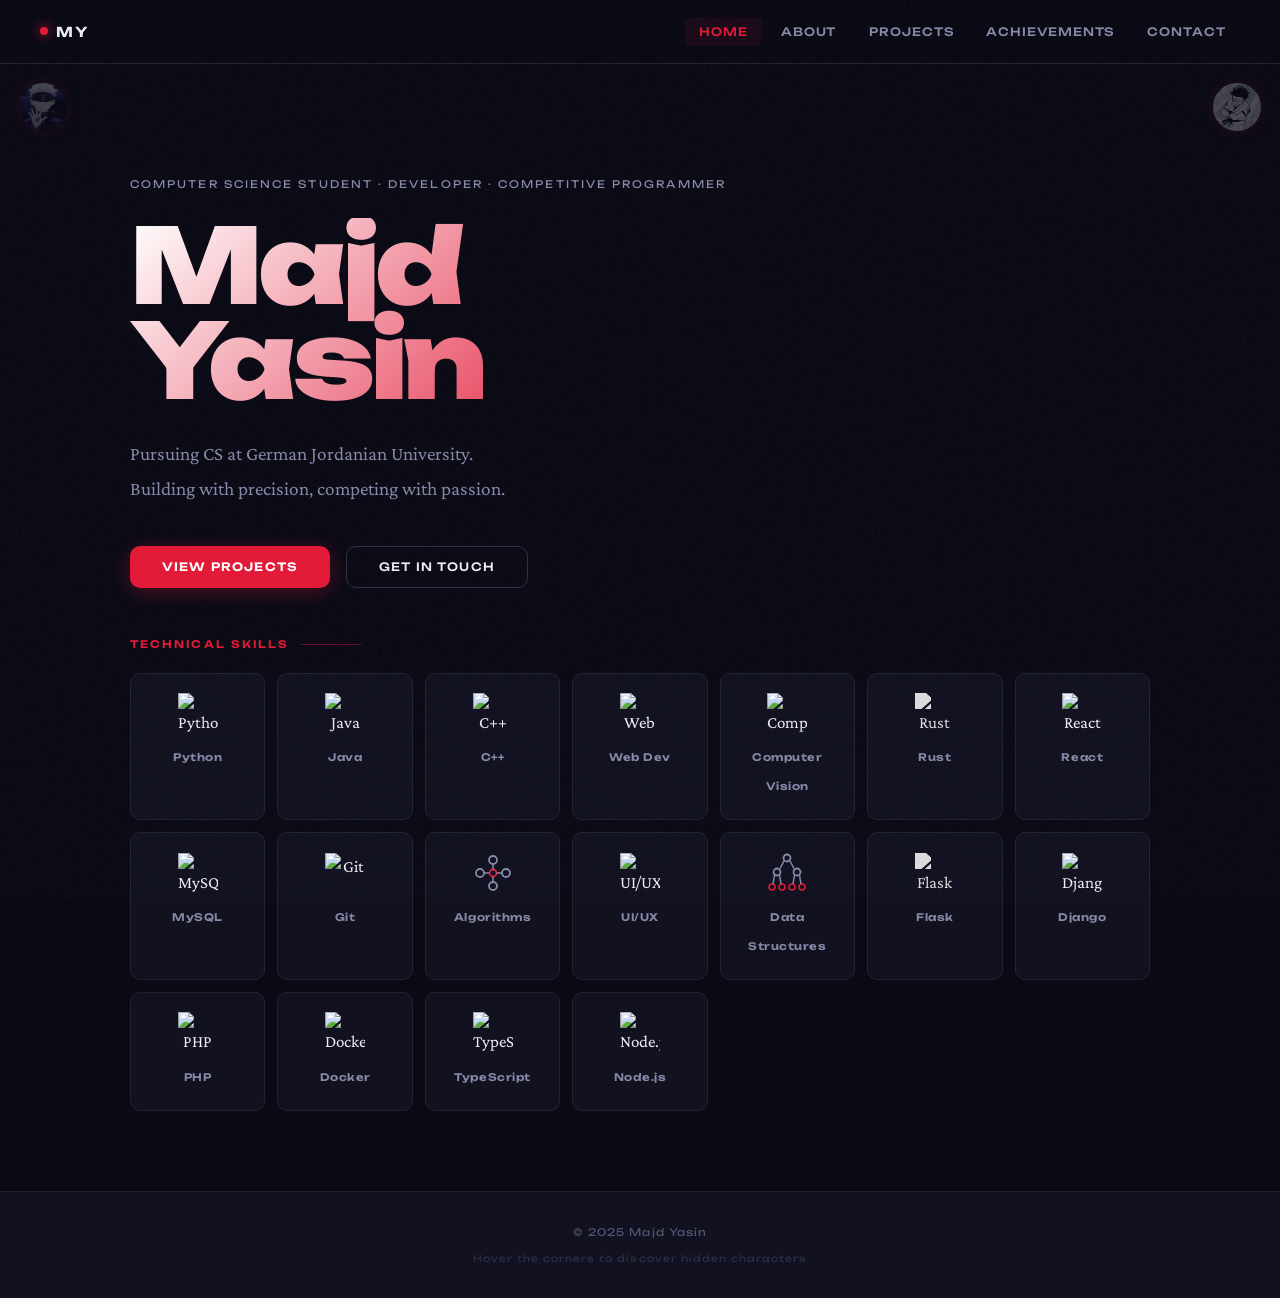
==== index.html @ 112d40d9 "Fix characters not showing on non-home pages by lifting them to body level The fadeUp transform on ." ====
<!doctype html>
<html lang="en">
  <head>
    <meta charset="UTF-8" />
    <meta name="viewport" content="width=device-width, initial-scale=1.0" />
    <title>Majd Yasin | Portfolio</title>
    <link
      href="https://fonts.googleapis.com/css2?family=Crimson+Pro:ital,wght@0,300;0,400;0,600;1,300;1,400&family=Unbounded:wght@300;400;600;700;900&display=swap"
      rel="stylesheet"
    />
    <link href="./styles.css" rel="stylesheet" />
  </head>
  <body>
    <div class="noise-overlay"></div>

    <nav>
      <div class="nav-brand">
        <span class="brand-dot"></span>
        <span>MY</span>
      </div>
      <div class="nav-links">
        <button onclick="showPage('home')" class="active" id="nav-home">
          Home
        </button>
        <button onclick="showPage('about')" id="nav-about">About</button>
        <button onclick="showPage('history')" id="nav-history">Projects</button>
        <button onclick="showPage('achievements')" id="nav-achievements">
          Achievements
        </button>
        <button onclick="showPage('contact')" id="nav-contact">Contact</button>
      </div>
    </nav>

    <!-- ═══════════════ HOME PAGE ═══════════════ -->
    <div id="home" class="page active">
      <div class="hero-section">
        <div class="hero-eyebrow">
          Computer Science Student · Developer · Competitive Programmer
        </div>
        <h1 class="hero-name">Majd<br />Yasin</h1>
        <p class="hero-desc">
          Pursuing CS at German Jordanian University.<br />
          Building with precision, competing with passion.
        </p>
        <div class="hero-cta">
          <button class="btn-primary" onclick="showPage('history')">
            View Projects
          </button>
          <button class="btn-ghost" onclick="showPage('contact')">
            Get In Touch
          </button>
        </div>
      </div>

      <div class="section-label">Technical Skills</div>
      <div class="skill-grid">
        <div class="skill">
          <img class="skill-icon" src="https://cdn.jsdelivr.net/gh/devicons/devicon@latest/icons/python/python-original.svg" alt="Python" /><strong>Python</strong>
        </div>
        <div class="skill">
          <img class="skill-icon" src="https://cdn.jsdelivr.net/gh/devicons/devicon@latest/icons/java/java-original.svg" alt="Java" /><strong>Java</strong>
        </div>
        <div class="skill">
          <img class="skill-icon" src="https://cdn.jsdelivr.net/gh/devicons/devicon@latest/icons/cplusplus/cplusplus-original.svg" alt="C++" /><strong>C++</strong>
        </div>
        <div class="skill">
          <img class="skill-icon" src="https://cdn.jsdelivr.net/gh/devicons/devicon@latest/icons/html5/html5-original.svg" alt="Web Dev" /><strong>Web Dev</strong>
        </div>
        <div class="skill">
          <img class="skill-icon" src="https://cdn.jsdelivr.net/gh/devicons/devicon@latest/icons/opencv/opencv-original.svg" alt="Computer Vision" /><strong>Computer Vision</strong>
        </div>
        <div class="skill">
          <img class="skill-icon skill-icon-light" src="https://cdn.jsdelivr.net/gh/devicons/devicon@latest/icons/rust/rust-original.svg" alt="Rust" /><strong>Rust</strong>
        </div>
        <div class="skill">
          <img class="skill-icon" src="https://cdn.jsdelivr.net/gh/devicons/devicon@latest/icons/react/react-original.svg" alt="React" /><strong>React</strong>
        </div>
        <div class="skill">
          <img class="skill-icon" src="https://cdn.jsdelivr.net/gh/devicons/devicon@latest/icons/mysql/mysql-original.svg" alt="MySQL" /><strong>MySQL</strong>
        </div>
        <div class="skill">
          <img class="skill-icon" src="https://cdn.jsdelivr.net/gh/devicons/devicon@latest/icons/git/git-original.svg" alt="Git" /><strong>Git</strong>
        </div>
        <div class="skill">
          <svg class="skill-icon" viewBox="0 0 40 40" fill="none" xmlns="http://www.w3.org/2000/svg">
            <circle cx="7" cy="20" r="4" stroke="#8888a8" stroke-width="1.8"/>
            <circle cx="20" cy="7" r="4" stroke="#8888a8" stroke-width="1.8"/>
            <circle cx="33" cy="20" r="4" stroke="#8888a8" stroke-width="1.8"/>
            <circle cx="20" cy="33" r="4" stroke="#8888a8" stroke-width="1.8"/>
            <circle cx="20" cy="20" r="3.5" stroke="#e31937" stroke-width="1.8"/>
            <line x1="11" y1="20" x2="16.5" y2="20" stroke="#8888a8" stroke-width="1.5"/>
            <line x1="23.5" y1="20" x2="29" y2="20" stroke="#8888a8" stroke-width="1.5"/>
            <line x1="20" y1="11" x2="20" y2="16.5" stroke="#8888a8" stroke-width="1.5"/>
            <line x1="20" y1="23.5" x2="20" y2="29" stroke="#8888a8" stroke-width="1.5"/>
          </svg><strong>Algorithms</strong>
        </div>
        <div class="skill">
          <img class="skill-icon" src="https://cdn.jsdelivr.net/gh/devicons/devicon@latest/icons/figma/figma-original.svg" alt="UI/UX" /><strong>UI/UX</strong>
        </div>
        <div class="skill">
          <svg class="skill-icon" viewBox="0 0 40 40" fill="none" xmlns="http://www.w3.org/2000/svg">
            <circle cx="20" cy="5" r="3.5" stroke="#8888a8" stroke-width="1.8"/>
            <circle cx="10" cy="19" r="3.5" stroke="#8888a8" stroke-width="1.8"/>
            <circle cx="30" cy="19" r="3.5" stroke="#8888a8" stroke-width="1.8"/>
            <circle cx="5" cy="34" r="3" stroke="#e31937" stroke-width="1.5"/>
            <circle cx="15" cy="34" r="3" stroke="#e31937" stroke-width="1.5"/>
            <circle cx="25" cy="34" r="3" stroke="#e31937" stroke-width="1.5"/>
            <circle cx="35" cy="34" r="3" stroke="#e31937" stroke-width="1.5"/>
            <line x1="17" y1="8" x2="13" y2="15.5" stroke="#8888a8" stroke-width="1.5"/>
            <line x1="23" y1="8" x2="27" y2="15.5" stroke="#8888a8" stroke-width="1.5"/>
            <line x1="7.5" y1="22" x2="6" y2="31" stroke="#8888a8" stroke-width="1.5"/>
            <line x1="12.5" y1="22" x2="14" y2="31" stroke="#8888a8" stroke-width="1.5"/>
            <line x1="27.5" y1="22" x2="26" y2="31" stroke="#8888a8" stroke-width="1.5"/>
            <line x1="32.5" y1="22" x2="34" y2="31" stroke="#8888a8" stroke-width="1.5"/>
          </svg><strong>Data Structures</strong>
        </div>
        <div class="skill">
          <img class="skill-icon skill-icon-light" src="https://cdn.jsdelivr.net/gh/devicons/devicon@latest/icons/flask/flask-original.svg" alt="Flask" /><strong>Flask</strong>
        </div>
        <div class="skill">
          <img class="skill-icon" src="https://cdn.jsdelivr.net/gh/devicons/devicon@latest/icons/django/django-plain.svg" alt="Django" /><strong>Django</strong>
        </div>
        <div class="skill">
          <img class="skill-icon" src="https://cdn.jsdelivr.net/gh/devicons/devicon@latest/icons/php/php-original.svg" alt="PHP" /><strong>PHP</strong>
        </div>
        <div class="skill">
          <img class="skill-icon" src="https://cdn.jsdelivr.net/gh/devicons/devicon@latest/icons/docker/docker-original.svg" alt="Docker" /><strong>Docker</strong>
        </div>
        <div class="skill">
          <img class="skill-icon" src="https://cdn.jsdelivr.net/gh/devicons/devicon@latest/icons/typescript/typescript-original.svg" alt="TypeScript" /><strong>TypeScript</strong>
        </div>
        <div class="skill">
          <img class="skill-icon" src="https://cdn.jsdelivr.net/gh/devicons/devicon@latest/icons/nodejs/nodejs-original.svg" alt="Node.js" /><strong>Node.js</strong>
        </div>
      </div>
    </div>

    <!-- ═══════════════ ABOUT PAGE ═══════════════ -->
    <div id="about" class="page">
      <div class="page-header">
        <div class="section-label">Who I Am</div>
        <h1>About Me</h1>
      </div>

      <div class="about-grid">
        <div class="about-card">
          <div class="about-card-number">01</div>
          <h2>Background</h2>
          <p>
            I'm a Computer Science student at the German Jordanian University in
            Amman, Jordan. Passionate about software development, competitive
            programming, and computer vision, constantly learning and refining
            my craft.
          </p>
        </div>

        <div class="about-card">
          <div class="about-card-number">02</div>
          <h2>Technical Stack</h2>
          <ul class="about-list">
            <li>Python, Java, C++, C, Rust</li>
            <li>HTML, CSS, JavaScript, TypeScript, React, Node.js</li>
            <li>Flask, Django, PHP</li>
            <li>Computer Vision: OpenCV, MediaPipe</li>
            <li>Database Design: MySQL, SQLite</li>
            <li>DevOps: Docker, Git</li>
            <li>Data Structures & Algorithms</li>
            <li>Digital Systems & Logic Design</li>
            <li>Object-Oriented Programming</li>
          </ul>
        </div>

        <div class="about-card">
          <div class="about-card-number">03</div>
          <h2>Beyond Code</h2>
          <p>
            When I'm not coding, you'll find me competing in programming
            competitions or volunteering at tech events across Amman.
          </p>
        </div>
      </div>
    </div>

    <!-- ═══════════════ PROJECTS PAGE ═══════════════ -->
    <div id="history" class="page">
      <div class="page-header">
        <div class="section-label">What I've Built</div>
        <h1>Projects</h1>
      </div>

      <div class="section-label" style="margin-top: 3rem">Work Experience</div>
      <div class="experience-panel">
        <div class="exp-card">
          <div class="exp-left">
            <div class="exp-year">Apr 2026 – Present</div>
            <div class="exp-location">Amman, Jordan</div>
          </div>
          <div class="exp-right">
            <h3>Software Project Manager</h3>
            <p class="exp-company">MDC Care Medical Group</p>
            <p>
              Managing medical software development projects, coordinating
              cross-functional teams, and overseeing the full software
              development lifecycle to deliver high-quality healthcare
              technology solutions.
            </p>
          </div>
        </div>
      </div>

      <div class="section-label" style="margin-top: 3rem">
        Selected Projects
      </div>
      <div class="projects-grid">
        <div
          class="project-card"
          onclick="
            window.open('https://github.com/MajdHail/FaceRecognition', '_blank')
          "
        >
          <div class="project-number">01</div>
          <div class="project-body">
            <h3>Face Recognition System <span class="arrow">↗</span></h3>
            <p>
              Real-time facial detection and identification system built with
              computer vision techniques using OpenCV and MediaPipe.
            </p>
            <div class="project-tags">
              <span class="tag">Python</span>
              <span class="tag">OpenCV</span>
              <span class="tag">MediaPipe</span>
              <span class="tag">Computer Vision</span>
            </div>
          </div>
        </div>

        <div
          class="project-card"
          onclick="
            window.open('https://github.com/MajdHail/portfolio', '_blank')
          "
        >
          <div class="project-number">02</div>
          <div class="project-body">
            <h3>Portfolio Website <span class="arrow">↗</span></h3>
            <p>
              Professional portfolio website showcasing work, achievements, and
              contact information with custom animations.
            </p>
            <div class="project-tags">
              <span class="tag">HTML</span>
              <span class="tag">CSS</span>
              <span class="tag">JavaScript</span>
              <span class="tag">UI/UX</span>
            </div>
          </div>
        </div>

        <div
          class="project-card"
          onclick="
            window.open('https://github.com/MajdHail/SmartServe_SEProject', '_blank')
          "
        >
          <div class="project-number">03</div>
          <div class="project-body">
            <h3>SmartServe: Restaurant Manager <span class="arrow">↗</span></h3>
            <p>
              Web-based restaurant management system for table availability,
              order tracking, kitchen workflow, and billing. Built as a
              Software Engineering course project.
            </p>
            <div class="project-tags">
              <span class="tag">Python</span>
              <span class="tag">Flask</span>
              <span class="tag">SQLite</span>
              <span class="tag">Software Engineering</span>
            </div>
          </div>
        </div>

        <div
          class="project-card"
          onclick="
            window.open('https://github.com/MajdHail/WTProject', '_blank')
          "
        >
          <div class="project-number">04</div>
          <div class="project-body">
            <h3>Task Manager <span class="arrow">↗</span></h3>
            <p>
              Full-stack task management web application with user
              authentication, dashboards, and calendar integration. Built as a
              Web Technologies course project.
            </p>
            <div class="project-tags">
              <span class="tag">PHP</span>
              <span class="tag">MySQL</span>
              <span class="tag">Docker</span>
              <span class="tag">Web Technologies</span>
            </div>
          </div>
        </div>
      </div>

      <div class="section-label" style="margin-top: 3rem">Education</div>
      <div class="edu-card">
        <div class="edu-left">
          <div class="edu-year">2024 – Present</div>
          <div class="edu-location">Amman, Jordan</div>
        </div>
        <div class="edu-right">
          <h3>B.Sc. Computer Science</h3>
          <p class="edu-uni">German Jordanian University (GJU)</p>
          <p>
            Actively developing skills in software development, algorithms,
            digital systems, and computer vision through academic projects and
            competitive programming.
          </p>
        </div>
      </div>
    </div>

    <!-- ═══════════════ ACHIEVEMENTS PAGE ═══════════════ -->
    <div id="achievements" class="page">
      <div class="page-header">
        <div class="section-label">Milestones & Recognition</div>
        <h1>Achievements</h1>
      </div>

      <!-- IEEExtreme -->
      <div class="achievement-block">
        <div class="achievement-meta">
          <div class="achievement-badge">🏆</div>
          <div class="achievement-label">Competition · 2024</div>
        </div>
        <div class="achievement-content">
          <h2>IEEExtreme 19.0</h2>
          <p class="achievement-subtitle">
            1st in Jordan · 180th Worldwide / 8,000+ Participants
          </p>
          <p>
            Competed in IEEE's prestigious 24-hour global programming marathon.
            Our team solved algorithmic challenges requiring deep knowledge of
            data structures, graph theory, and optimization under intense time
            pressure, placing first nationally and 180th globally.
          </p>
          <div class="achievement-gallery single">
            <div class="gallery-item">
              <img
                src="./Assets/IEEExtreme.png"
                alt="IEEExtreme 19.0 Achievement"
              />
            </div>
          </div>
        </div>
      </div>

      <!-- Mediverse Debate -->
      <div class="achievement-block">
        <div class="achievement-meta">
          <div class="achievement-badge">🎤</div>
          <div class="achievement-label">Competition · 2025</div>
        </div>
        <div class="achievement-content">
          <h2>Mediverse Debate Competition</h2>
          <p class="achievement-subtitle">Winner</p>
          <p>
            Won the Mediverse 2025 Debate Competition, demonstrating strong
            argumentation, critical thinking, and the ability to articulate
            complex ideas under pressure.
          </p>
          <div class="achievement-gallery single">
            <div class="gallery-item">
              <img
                src="./Assets/Mediverse.png"
                alt="Mediverse Debate Competition Award"
              />
            </div>
          </div>
        </div>
      </div>

      <!-- DevFest -->
      <div class="achievement-block">
        <div class="achievement-meta">
          <div class="achievement-badge">🤝</div>
          <div class="achievement-label">Volunteering · 2025</div>
        </div>
        <div class="achievement-content">
          <h2>DevFest Amman 2025</h2>
          <p class="achievement-subtitle">Registration Assistant, Volunteer</p>
          <p>
            Served as a volunteer at one of Amman's premier developer
            conferences, managing registration logistics and supporting
            attendees. Gained firsthand exposure to the local tech ecosystem and
            industry professionals.
          </p>
          <div class="achievement-gallery single">
            <div class="gallery-item">
              <img
                src="./Assets/DevFest.png"
                alt="DevFest Amman 2025 Volunteer"
              />
            </div>
          </div>
        </div>
      </div>
    </div>

    <!-- ═══════════════ CONTACT PAGE ═══════════════ -->
    <div id="contact" class="page">
      <div class="page-header">
        <div class="section-label">Let's Talk</div>
        <h1>Contact</h1>
      </div>

      <div class="contact-layout">
        <div class="contact-info">
          <p class="contact-intro">
            Open to collaborations, opportunities, or conversations about
            development and competitive programming.
          </p>

          <div class="contact-links">
            <a
              href="/cdn-cgi/l/email-protection#e28f838886cc8c8d97909b83918b8ca2858f838b8ecc818d8f"
              class="contact-link"
            >
              <span class="contact-link-icon">📧</span>
              <div>
                <div class="contact-link-label">Email</div>
                <span
                  class="__cf_email__"
                  data-cfemail="b9d4d8d3dd97d7d6cccbc0d8cad0d7f9ded4d8d0d597dad6d4"
                  >[email&#160;protected]</span
                >
              </div>
            </a>
            <a
              href="https://github.com/MajdHail"
              target="_blank"
              class="contact-link"
            >
              <span class="contact-link-icon">💻</span>
              <div>
                <div class="contact-link-label">GitHub</div>
                github.com/MajdHail
              </div>
            </a>
            <a
              href="https://linkedin.com/in/majdyasin"
              target="_blank"
              class="contact-link"
            >
              <span class="contact-link-icon">💼</span>
              <div>
                <div class="contact-link-label">LinkedIn</div>
                linkedin.com/in/majdyasin
              </div>
            </a>
            <a href="tel:+962796089230" class="contact-link">
              <span class="contact-link-icon">📱</span>
              <div>
                <div class="contact-link-label">Phone</div>
                +962 79 608 9230
              </div>
            </a>
          </div>
        </div>

        <div class="contact-form-wrap">
          <form id="contactForm">
            <div class="form-group">
              <label>Name</label>
              <input type="text" name="name" required placeholder="Your name" />
            </div>
            <div class="form-group">
              <label>Email</label>
              <input
                type="email"
                name="email"
                required
                placeholder="your@email.com"
              />
            </div>
            <div class="form-group">
              <label>Message</label>
              <textarea
                name="message"
                required
                rows="5"
                placeholder="What's on your mind?"
              ></textarea>
            </div>
            <button type="submit" class="btn-primary full-width">
              Send Message
            </button>
          </form>
        </div>
      </div>
    </div>

    <footer>
      <p>© 2025 Majd Yasin</p>
      <p class="footer-hint">Hover the corners to discover hidden characters</p>
    </footer>

    <!-- ═══════════════ CHARACTERS (body-level, fixed to viewport) ═══════════════ -->
    <!-- Home -->
    <div class="hidden-character corner top-left" data-page="home">
      <div class="character-reveal">
        <img src="./Assets/gojo.png" alt="Gojo" class="character-img" />
        <span class="character-name">Gojo</span>
      </div>
    </div>
    <div class="hidden-character corner top-right" data-page="home">
      <div class="character-reveal">
        <img src="./Assets/sukuna.png" alt="Sukuna" class="character-img" />
        <span class="character-name">Sukuna</span>
      </div>
    </div>
    <!-- About -->
    <div class="hidden-character corner bottom-left" data-page="about">
      <div class="character-reveal">
        <img src="./Assets/megumi.png" alt="Megumi" class="character-img" />
        <span class="character-name">Megumi</span>
      </div>
    </div>
    <div class="hidden-character corner top-right" data-page="about">
      <div class="character-reveal">
        <img src="./Assets/nobara.png" alt="Nobara" class="character-img" />
        <span class="character-name">Nobara</span>
      </div>
    </div>
    <!-- Projects -->
    <div class="hidden-character corner top-left" data-page="history">
      <div class="character-reveal">
        <img src="./Assets/yuji.png" alt="Yuji" class="character-img" />
        <span class="character-name">Yuji</span>
      </div>
    </div>
    <div class="hidden-character corner bottom-right" data-page="history">
      <div class="character-reveal">
        <img src="./Assets/hakari.png" alt="Hakari" class="character-img" />
        <span class="character-name">Hakari</span>
      </div>
    </div>
    <!-- Achievements -->
    <div class="hidden-character corner top-left" data-page="achievements">
      <div class="character-reveal">
        <img src="./Assets/nobara.png" alt="Nobara" class="character-img" />
        <span class="character-name">Nobara</span>
      </div>
    </div>
    <div class="hidden-character corner bottom-right" data-page="achievements">
      <div class="character-reveal">
        <img src="./Assets/sukuna.png" alt="Sukuna" class="character-img" />
        <span class="character-name">Sukuna</span>
      </div>
    </div>
    <!-- Contact -->
    <div class="hidden-character corner bottom-left" data-page="contact">
      <div class="character-reveal">
        <img src="./Assets/yuji.png" alt="Yuji" class="character-img" />
        <span class="character-name">Yuji</span>
      </div>
    </div>
    <div class="hidden-character corner top-right" data-page="contact">
      <div class="character-reveal">
        <img src="./Assets/megumi.png" alt="Megumi" class="character-img" />
        <span class="character-name">Megumi</span>
      </div>
    </div>

    <script
      data-cfasync="false"
      src="/cdn-cgi/scripts/5c5dd728/cloudflare-static/email-decode.min.js"
    ></script>
    <script src="./scripts.js"></script>
  </body>
</html>
---- styles.css ----
/* ── Reset & Base ── */
* { margin: 0; padding: 0; box-sizing: border-box; }

:root {
  --primary:      #e31937;
  --primary-dark: #b5112a;
  --accent:       #ffd700;
  --bg:           #0a0a15;
  --surface:      #111120;
  --surface-2:    #181828;
  --text:         #ededf5;
  --text-dim:     #8888a8;
  --text-muted:   #555575;
  --border:       #222236;
  --border-light: #2e2e48;
  --success:      #4ecca3;
  --radius:       10px;
}

body {
  font-family: "Crimson Pro", Georgia, serif;
  background: var(--bg);
  color: var(--text);
  line-height: 1.7;
  overflow-x: hidden;
  font-size: 17px;
}

/* Noise texture overlay */
.noise-overlay {
  position: fixed;
  inset: 0;
  pointer-events: none;
  z-index: 9999;
  opacity: 0.025;
  background-image: url("data:image/svg+xml,%3Csvg viewBox='0 0 256 256' xmlns='http://www.w3.org/2000/svg'%3E%3Cfilter id='noise'%3E%3CfeTurbulence type='fractalNoise' baseFrequency='0.9' numOctaves='4' stitchTiles='stitch'/%3E%3C/filter%3E%3Crect width='100%25' height='100%25' filter='url(%23noise)'/%3E%3C/svg%3E");
}

/* ── Navigation ── */
nav {
  background: rgba(10, 10, 21, 0.92);
  backdrop-filter: blur(16px);
  -webkit-backdrop-filter: blur(16px);
  border-bottom: 1px solid var(--border);
  padding: 0 2.5rem;
  position: sticky;
  top: 0;
  z-index: 1000;
  display: flex;
  align-items: center;
  justify-content: space-between;
  height: 64px;
}

.nav-brand {
  font-family: "Unbounded", sans-serif;
  font-weight: 700;
  font-size: 0.85rem;
  letter-spacing: 0.15em;
  color: var(--text);
  display: flex;
  align-items: center;
  gap: 0.5rem;
}

.brand-dot {
  width: 8px;
  height: 8px;
  border-radius: 50%;
  background: var(--primary);
  box-shadow: 0 0 12px var(--primary);
}

.nav-links {
  display: flex;
  align-items: center;
  gap: 0.25rem;
}

nav button {
  background: none;
  border: none;
  color: var(--text-dim);
  font-family: "Unbounded", sans-serif;
  font-size: 0.72rem;
  font-weight: 500;
  letter-spacing: 0.08em;
  cursor: pointer;
  padding: 0.45rem 0.9rem;
  border-radius: 6px;
  transition: color 0.2s, background 0.2s;
  text-transform: uppercase;
}

nav button:hover {
  color: var(--text);
  background: var(--surface);
}

nav button.active {
  color: var(--primary);
  background: rgba(227, 25, 55, 0.08);
}

/* ── Pages ── */
.page {
  display: none;
  padding: 3rem 2.5rem 5rem;
  max-width: 1100px;
  margin: 0 auto;
  position: relative;
  min-height: calc(100vh - 64px);
}

.page.active {
  display: block;
  animation: fadeUp 0.5s ease both;
}

@keyframes fadeUp {
  from { opacity: 0; transform: translateY(18px); }
  to   { opacity: 1; transform: translateY(0); }
}

/* ── Typography ── */
h1 {
  font-family: "Unbounded", sans-serif;
  font-size: clamp(2.4rem, 6vw, 4rem);
  font-weight: 700;
  line-height: 1.05;
  letter-spacing: -0.02em;
  background: linear-gradient(130deg, #ffffff 30%, #999ab8 100%);
  -webkit-background-clip: text;
  -webkit-text-fill-color: transparent;
  background-clip: text;
  margin-bottom: 1.5rem;
}

h2 {
  font-family: "Unbounded", sans-serif;
  font-size: 1.1rem;
  font-weight: 600;
  letter-spacing: 0.01em;
  color: var(--text);
  margin-bottom: 0.75rem;
}

h3 {
  font-family: "Unbounded", sans-serif;
  font-size: 0.9rem;
  font-weight: 600;
  letter-spacing: 0.02em;
  color: var(--text);
}

.section-label {
  font-family: "Unbounded", sans-serif;
  font-size: 0.65rem;
  font-weight: 600;
  letter-spacing: 0.2em;
  text-transform: uppercase;
  color: var(--primary);
  margin-bottom: 1.2rem;
  display: flex;
  align-items: center;
  gap: 0.75rem;
}

.section-label::after {
  content: '';
  flex: 1;
  max-width: 60px;
  height: 1px;
  background: var(--primary);
  opacity: 0.4;
}

.page-header { margin-bottom: 2.5rem; }

/* ── Home Hero ── */
.hero-section {
  padding: 4rem 0 3rem;
}

.hero-eyebrow {
  font-family: "Unbounded", sans-serif;
  font-size: 0.65rem;
  letter-spacing: 0.2em;
  text-transform: uppercase;
  color: var(--text-dim);
  margin-bottom: 1.5rem;
}

.hero-name {
  font-size: clamp(3.5rem, 10vw, 6.5rem);
  font-weight: 900;
  line-height: 0.92;
  letter-spacing: -0.04em;
  margin-bottom: 1.75rem;
  background: linear-gradient(135deg, #ffffff 0%, var(--primary) 60%, var(--accent) 100%);
  -webkit-background-clip: text;
  -webkit-text-fill-color: transparent;
  background-clip: text;
}

.hero-desc {
  font-size: 1.2rem;
  color: var(--text-dim);
  max-width: 460px;
  margin-bottom: 2.5rem;
  line-height: 1.8;
}

.hero-cta {
  display: flex;
  gap: 1rem;
  flex-wrap: wrap;
}

/* ── Buttons ── */
.btn-primary {
  background: var(--primary);
  color: white;
  border: none;
  padding: 0.8rem 2rem;
  border-radius: var(--radius);
  font-family: "Unbounded", sans-serif;
  font-size: 0.72rem;
  font-weight: 600;
  letter-spacing: 0.1em;
  text-transform: uppercase;
  cursor: pointer;
  transition: background 0.2s, transform 0.2s, box-shadow 0.2s;
  box-shadow: 0 4px 20px rgba(227, 25, 55, 0.3);
}

.btn-primary:hover {
  background: var(--primary-dark);
  transform: translateY(-2px);
  box-shadow: 0 8px 30px rgba(227, 25, 55, 0.4);
}

.btn-primary.full-width { width: 100%; }

.btn-ghost {
  background: transparent;
  color: var(--text);
  border: 1px solid var(--border-light);
  padding: 0.8rem 2rem;
  border-radius: var(--radius);
  font-family: "Unbounded", sans-serif;
  font-size: 0.72rem;
  font-weight: 500;
  letter-spacing: 0.1em;
  text-transform: uppercase;
  cursor: pointer;
  transition: border-color 0.2s, color 0.2s, background 0.2s;
  text-decoration: none;
  display: inline-block;
}

.btn-ghost:hover {
  border-color: var(--primary);
  color: var(--primary);
  background: rgba(227,25,55,0.04);
}

.btn-ghost.small {
  padding: 0.55rem 1.25rem;
  font-size: 0.65rem;
}

/* ── Skill Grid ── */
.skill-grid {
  display: grid;
  grid-template-columns: repeat(auto-fill, minmax(130px, 1fr));
  gap: 0.75rem;
  margin-top: 1rem;
}

.skill {
  background: var(--surface);
  border: 1px solid var(--border);
  border-radius: var(--radius);
  padding: 1.2rem 1rem;
  text-align: center;
  transition: border-color 0.25s, transform 0.25s, box-shadow 0.25s;
  cursor: default;
}

.skill:hover {
  border-color: var(--primary);
  transform: translateY(-4px);
  box-shadow: 0 8px 24px rgba(227, 25, 55, 0.15);
}

.skill-icon { width: 2.5rem; height: 2.5rem; display: block; margin: 0 auto 0.6rem; object-fit: contain; }
.skill-icon-light { filter: brightness(0) invert(1); opacity: 0.85; }
.skill strong { font-family: "Unbounded", sans-serif; font-size: 0.65rem; font-weight: 600; letter-spacing: 0.05em; color: var(--text-dim); }

/* ── About Grid ── */
.about-grid {
  display: grid;
  grid-template-columns: repeat(auto-fit, minmax(280px, 1fr));
  gap: 1.25rem;
  margin-top: 1rem;
}

.about-card {
  background: var(--surface);
  border: 1px solid var(--border);
  border-radius: var(--radius);
  padding: 2rem;
  position: relative;
  overflow: hidden;
  transition: border-color 0.25s;
}

.about-card:hover { border-color: var(--border-light); }

.about-card-number {
  font-family: "Unbounded", sans-serif;
  font-size: 3.5rem;
  font-weight: 900;
  color: var(--border-light);
  position: absolute;
  top: -0.5rem;
  right: 1rem;
  line-height: 1;
  pointer-events: none;
}

.about-card h2 {
  color: var(--text);
  margin-bottom: 1rem;
  font-size: 0.9rem;
}

.about-card p { color: var(--text-dim); font-size: 1rem; }

.about-list { list-style: none; padding: 0; }
.about-list li {
  color: var(--text-dim);
  padding: 0.35rem 0;
  border-bottom: 1px solid var(--border);
  font-size: 0.95rem;
  display: flex;
  align-items: center;
  gap: 0.6rem;
}
.about-list li::before { content: '▸'; color: var(--primary); font-size: 0.7rem; flex-shrink: 0; }
.about-list li:last-child { border-bottom: none; }

/* ── Projects Grid ── */
.projects-grid {
  display: grid;
  gap: 1rem;
  margin-top: 1rem;
}

.project-card {
  background: var(--surface);
  border: 1px solid var(--border);
  border-radius: var(--radius);
  padding: 1.75rem;
  cursor: pointer;
  transition: border-color 0.25s, transform 0.25s, box-shadow 0.25s;
  display: flex;
  gap: 1.5rem;
  align-items: flex-start;
}

.project-card:hover {
  border-color: var(--primary);
  transform: translateY(-3px);
  box-shadow: 0 12px 40px rgba(227, 25, 55, 0.12);
}

.project-number {
  font-family: "Unbounded", sans-serif;
  font-size: 1.4rem;
  font-weight: 900;
  color: var(--border-light);
  flex-shrink: 0;
  width: 2.5rem;
  line-height: 1;
  padding-top: 2px;
}

.project-body { flex: 1; }
.project-body h3 { margin-bottom: 0.6rem; font-size: 0.9rem; }
.project-body p  { color: var(--text-dim); font-size: 1rem; margin-bottom: 1rem; }

.arrow { color: var(--primary); }

.project-tags { display: flex; gap: 0.5rem; flex-wrap: wrap; }

.tag {
  background: rgba(255,255,255,0.04);
  border: 1px solid var(--border-light);
  border-radius: 4px;
  padding: 0.2rem 0.6rem;
  font-family: "Unbounded", sans-serif;
  font-size: 0.6rem;
  font-weight: 500;
  letter-spacing: 0.06em;
  color: var(--text-muted);
  text-transform: uppercase;
}

/* ── Experience Card ── */
.experience-panel {
  margin-top: 1rem;
}

.exp-card {
  background: var(--surface);
  border: 1px solid var(--border);
  border-left: 3px solid var(--primary);
  border-radius: var(--radius);
  padding: 2rem;
  display: flex;
  gap: 2.5rem;
  transition: box-shadow 0.25s;
}

.exp-card:hover {
  box-shadow: 0 8px 32px rgba(227, 25, 55, 0.1);
}

.exp-left {
  flex-shrink: 0;
  min-width: 140px;
}

.exp-year {
  font-family: "Unbounded", sans-serif;
  font-size: 0.68rem;
  font-weight: 700;
  color: var(--primary);
  letter-spacing: 0.04em;
  margin-bottom: 0.3rem;
  line-height: 1.5;
}

.exp-location {
  font-size: 0.85rem;
  color: var(--text-muted);
}

.exp-right h3 {
  margin-bottom: 0.3rem;
  font-size: 0.95rem;
}

.exp-company {
  color: var(--primary);
  font-size: 0.82rem;
  font-family: "Unbounded", sans-serif;
  font-weight: 400;
  margin-bottom: 0.75rem;
  letter-spacing: 0.02em;
}

.exp-right p {
  color: var(--text-dim);
  font-size: 1rem;
}

/* ── Education Card ── */
.edu-card {
  background: var(--surface);
  border: 1px solid var(--border);
  border-radius: var(--radius);
  padding: 2rem;
  display: flex;
  gap: 2.5rem;
  margin-top: 1rem;
}

.edu-left {
  flex-shrink: 0;
  min-width: 120px;
}

.edu-year {
  font-family: "Unbounded", sans-serif;
  font-size: 0.7rem;
  font-weight: 700;
  color: var(--primary);
  letter-spacing: 0.05em;
  margin-bottom: 0.3rem;
}

.edu-location {
  font-size: 0.85rem;
  color: var(--text-muted);
}

.edu-right h3 { margin-bottom: 0.3rem; }
.edu-uni { color: var(--primary); font-size: 0.85rem; font-family: "Unbounded", sans-serif; font-weight: 400; margin-bottom: 0.75rem; }
.edu-right p { color: var(--text-dim); font-size: 1rem; }

/* ── Achievements ── */
.achievement-block {
  display: flex;
  gap: 2rem;
  padding: 2.5rem 0;
  border-bottom: 1px solid var(--border);
}

.achievement-block:last-child { border-bottom: none; }

.achievement-meta {
  flex-shrink: 0;
  width: 80px;
  display: flex;
  flex-direction: column;
  align-items: center;
  gap: 0.6rem;
  padding-top: 0.25rem;
}

.achievement-badge {
  width: 52px; height: 52px;
  background: var(--surface);
  border: 1px solid var(--border-light);
  border-radius: 12px;
  display: flex;
  align-items: center;
  justify-content: center;
  font-size: 1.5rem;
}

.achievement-label {
  font-family: "Unbounded", sans-serif;
  font-size: 0.58rem;
  font-weight: 600;
  letter-spacing: 0.1em;
  text-transform: uppercase;
  color: var(--text-muted);
  text-align: center;
  line-height: 1.4;
}

.achievement-content { flex: 1; }

.achievement-content h2 {
  font-size: 1.35rem;
  font-weight: 700;
  letter-spacing: -0.01em;
  margin-bottom: 0.2rem;
}

.achievement-subtitle {
  font-family: "Unbounded", sans-serif;
  font-size: 0.68rem;
  font-weight: 600;
  letter-spacing: 0.06em;
  color: var(--primary);
  text-transform: uppercase;
  margin-bottom: 1rem;
}

.achievement-content > p {
  color: var(--text-dim);
  font-size: 1rem;
  max-width: 640px;
  margin-bottom: 1.5rem;
}

/* Achievement gallery */
.achievement-gallery {
  display: grid;
  gap: 0.75rem;
  margin-bottom: 1rem;
}

.achievement-gallery.single { grid-template-columns: 1fr; max-width: 600px; }
.achievement-gallery.duo    { grid-template-columns: 1fr 1fr; }

.gallery-item {
  border-radius: var(--radius);
  overflow: hidden;
  background: var(--surface-2);
  border: 1px solid var(--border);
  display: inline-block;
  width: 100%;
}

.gallery-item img {
  width: 100%;
  height: auto;
  display: block;
  transition: transform 0.35s;
}

.gallery-item:hover img { transform: scale(1.02); }

/* ── Contact ── */
.contact-layout {
  display: grid;
  grid-template-columns: 1fr 1.2fr;
  gap: 3rem;
  margin-top: 1rem;
  align-items: start;
}

.contact-intro {
  color: var(--text-dim);
  font-size: 1.1rem;
  margin-bottom: 2rem;
  line-height: 1.8;
}

.contact-links { display: flex; flex-direction: column; gap: 0.6rem; }

.contact-link {
  display: flex;
  align-items: center;
  gap: 1rem;
  padding: 0.9rem 1.1rem;
  background: var(--surface);
  border: 1px solid var(--border);
  border-radius: var(--radius);
  text-decoration: none;
  color: var(--text-dim);
  font-size: 0.95rem;
  transition: border-color 0.2s, color 0.2s, background 0.2s;
}

.contact-link:hover {
  border-color: var(--primary);
  color: var(--text);
  background: var(--surface-2);
}

.contact-link-icon { font-size: 1.2rem; flex-shrink: 0; }
.contact-link-label {
  font-family: "Unbounded", sans-serif;
  font-size: 0.6rem;
  font-weight: 600;
  letter-spacing: 0.12em;
  text-transform: uppercase;
  color: var(--text-muted);
  margin-bottom: 0.1rem;
}

/* Form */
.contact-form-wrap {
  background: var(--surface);
  border: 1px solid var(--border);
  border-radius: var(--radius);
  padding: 2rem;
}

.form-group { margin-bottom: 1.25rem; }

.form-group label {
  display: block;
  font-family: "Unbounded", sans-serif;
  font-size: 0.62rem;
  font-weight: 600;
  letter-spacing: 0.15em;
  text-transform: uppercase;
  color: var(--text-muted);
  margin-bottom: 0.5rem;
}

.form-group input,
.form-group textarea {
  width: 100%;
  padding: 0.75rem 1rem;
  background: var(--bg);
  border: 1px solid var(--border-light);
  border-radius: var(--radius);
  color: var(--text);
  font-family: "Crimson Pro", serif;
  font-size: 1rem;
  transition: border-color 0.2s, box-shadow 0.2s;
  outline: none;
}

.form-group input::placeholder,
.form-group textarea::placeholder { color: var(--text-muted); }

.form-group input:focus,
.form-group textarea:focus {
  border-color: var(--primary);
  box-shadow: 0 0 0 3px rgba(227,25,55,0.08);
}

.form-group textarea { resize: vertical; }

/* ── Hidden Characters — fixed to viewport corners, out of the way ── */
.hidden-character.corner {
  position: fixed;
  width: 70px;
  height: 70px;
  cursor: pointer;
  z-index: 500;
  opacity: 0;
  animation: fadeInChar 0.4s ease forwards;
}

@keyframes fadeInChar { to { opacity: 1; } }

.hidden-character.corner.top-left    { top: 72px; left: 8px; }
.hidden-character.corner.top-right   { top: 72px; right: 8px; }
.hidden-character.corner.bottom-left { bottom: 64px; left: 8px; }
.hidden-character.corner.bottom-right{ bottom: 64px; right: 8px; }

.character-reveal {
  width: 100%;
  height: 100%;
  display: flex;
  flex-direction: column;
  align-items: center;
  justify-content: center;
  opacity: 0.25;
  transition: opacity 0.3s, transform 0.3s;
}

.character-reveal:hover,
.character-reveal.discovered {
  opacity: 1;
  transform: scale(1.1);
}

.character-img {
  width: 48px; height: 48px;
  object-fit: cover;
  border-radius: 50%;
  animation: characterFloat 2.5s ease-in-out infinite;
  filter: drop-shadow(0 0 8px rgba(227,25,55,0.5));
}

@keyframes characterFloat {
  0%,100% { transform: translateY(0) rotate(0deg); }
  50%      { transform: translateY(-8px) rotate(4deg); }
}

.character-name {
  font-family: "Unbounded", sans-serif;
  font-size: 0.58rem;
  font-weight: 700;
  color: var(--primary);
  margin-top: 0.3rem;
  display: none;
  animation: slideUp 0.3s;
  text-transform: uppercase;
  letter-spacing: 0.1em;
}

@keyframes slideUp {
  from { opacity: 0; transform: translateY(8px); }
  to   { opacity: 1; transform: translateY(0); }
}

.character-reveal.discovered .character-name { display: block; }
.character-reveal.discovered .character-img {
  animation: characterDiscovered 0.5s ease-out, characterFloat 2.5s ease-in-out infinite 0.5s;
}

@keyframes characterDiscovered {
  0%  { transform: scale(1) rotate(0deg); }
  50% { transform: scale(1.3) rotate(360deg); }
  100%{ transform: scale(1) rotate(360deg); }
}

/* ── Footer ── */
footer {
  background: var(--surface);
  border-top: 1px solid var(--border);
  padding: 2rem 2.5rem;
  text-align: center;
  color: var(--text-muted);
  font-family: "Unbounded", sans-serif;
  font-size: 0.65rem;
  font-weight: 400;
  letter-spacing: 0.1em;
}

.footer-hint {
  margin-top: 0.5rem;
  color: var(--border-light);
  font-size: 0.6rem;
}

/* ── Responsive ── */
@media (max-width: 768px) {
  nav { padding: 0 1rem; }
  .nav-brand { display: none; }
  nav button { padding: 0.4rem 0.6rem; font-size: 0.65rem; }

  .page { padding: 2rem 1.25rem 4rem; }

  .hero-name { font-size: clamp(3rem, 15vw, 5rem); }

  .contact-layout { grid-template-columns: 1fr; gap: 2rem; }

  .achievement-block { flex-direction: column; gap: 1.25rem; }
  .achievement-meta { flex-direction: row; width: 100%; align-items: center; gap: 1rem; }
  .achievement-label { text-align: left; }

  .edu-card { flex-direction: column; gap: 0.75rem; }
  .exp-card { flex-direction: column; gap: 0.75rem; }

  .project-card { flex-direction: column; gap: 1rem; }
  .project-number { width: auto; }

  .hidden-character.corner { width: 52px; height: 52px; }
  .character-img { width: 36px; height: 36px; }
}
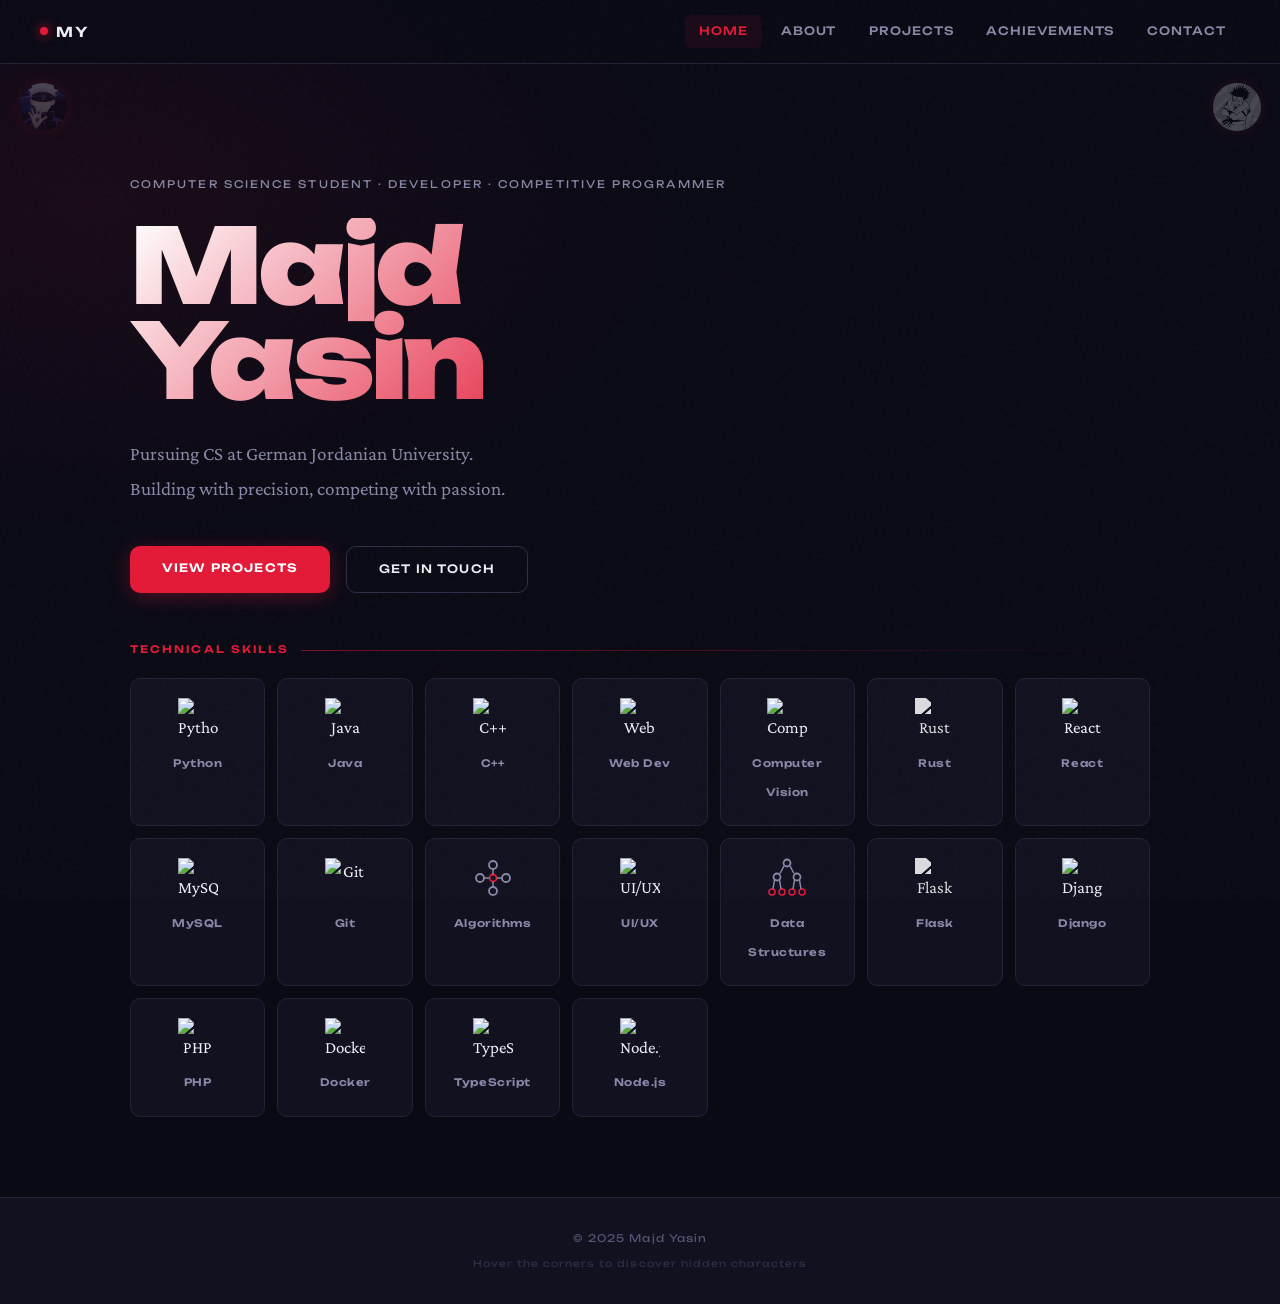
==== commit 1ac03d53: "Fix index.html: strip to home-only, replace broken nav buttons with links All five pages were stacke" ====
--- a/index.html
+++ b/index.html
@@ -4,6 +4,19 @@
     <meta charset="UTF-8" />
     <meta name="viewport" content="width=device-width, initial-scale=1.0" />
     <title>Majd Yasin | Portfolio</title>
+    <meta name="description" content="Computer Science student at German Jordanian University. Passionate about software development, competitive programming, and computer vision." />
+
+    <!-- Open Graph / WhatsApp / Discord preview -->
+    <meta property="og:type" content="website" />
+    <meta property="og:url" content="https://majdhail.github.io/Majd/" />
+    <meta property="og:title" content="Majd Yasin | Portfolio" />
+    <meta property="og:description" content="Computer Science student at German Jordanian University. Passionate about software development, competitive programming, and computer vision." />
+
+    <!-- Twitter / X card -->
+    <meta name="twitter:card" content="summary" />
+    <meta name="twitter:title" content="Majd Yasin | Portfolio" />
+    <meta name="twitter:description" content="Computer Science student at German Jordanian University. Passionate about software development, competitive programming, and computer vision." />
+
     <link
       href="https://fonts.googleapis.com/css2?family=Crimson+Pro:ital,wght@0,300;0,400;0,600;1,300;1,400&family=Unbounded:wght@300;400;600;700;900&display=swap"
       rel="stylesheet"
@@ -19,20 +32,15 @@
         <span>MY</span>
       </div>
       <div class="nav-links">
-        <button onclick="showPage('home')" class="active" id="nav-home">
-          Home
-        </button>
-        <button onclick="showPage('about')" id="nav-about">About</button>
-        <button onclick="showPage('history')" id="nav-history">Projects</button>
-        <button onclick="showPage('achievements')" id="nav-achievements">
-          Achievements
-        </button>
-        <button onclick="showPage('contact')" id="nav-contact">Contact</button>
+        <a href="index.html" class="active">Home</a>
+        <a href="about.html">About</a>
+        <a href="projects.html">Projects</a>
+        <a href="achievements.html">Achievements</a>
+        <a href="contact.html">Contact</a>
       </div>
     </nav>
 
-    <!-- ═══════════════ HOME PAGE ═══════════════ -->
-    <div id="home" class="page active">
+    <div class="page">
       <div class="hero-section">
         <div class="hero-eyebrow">
           Computer Science Student · Developer · Competitive Programmer
@@ -43,12 +51,8 @@
           Building with precision, competing with passion.
         </p>
         <div class="hero-cta">
-          <button class="btn-primary" onclick="showPage('history')">
-            View Projects
-          </button>
-          <button class="btn-ghost" onclick="showPage('contact')">
-            Get In Touch
-          </button>
+          <a class="btn-primary" href="projects.html">View Projects</a>
+          <a class="btn-ghost" href="contact.html">Get In Touch</a>
         </div>
       </div>
 
@@ -135,448 +139,24 @@
       </div>
     </div>
 
-    <!-- ═══════════════ ABOUT PAGE ═══════════════ -->
-    <div id="about" class="page">
-      <div class="page-header">
-        <div class="section-label">Who I Am</div>
-        <h1>About Me</h1>
-      </div>
-
-      <div class="about-grid">
-        <div class="about-card">
-          <div class="about-card-number">01</div>
-          <h2>Background</h2>
-          <p>
-            I'm a Computer Science student at the German Jordanian University in
-            Amman, Jordan. Passionate about software development, competitive
-            programming, and computer vision, constantly learning and refining
-            my craft.
-          </p>
-        </div>
-
-        <div class="about-card">
-          <div class="about-card-number">02</div>
-          <h2>Technical Stack</h2>
-          <ul class="about-list">
-            <li>Python, Java, C++, C, Rust</li>
-            <li>HTML, CSS, JavaScript, TypeScript, React, Node.js</li>
-            <li>Flask, Django, PHP</li>
-            <li>Computer Vision: OpenCV, MediaPipe</li>
-            <li>Database Design: MySQL, SQLite</li>
-            <li>DevOps: Docker, Git</li>
-            <li>Data Structures & Algorithms</li>
-            <li>Digital Systems & Logic Design</li>
-            <li>Object-Oriented Programming</li>
-          </ul>
-        </div>
-
-        <div class="about-card">
-          <div class="about-card-number">03</div>
-          <h2>Beyond Code</h2>
-          <p>
-            When I'm not coding, you'll find me competing in programming
-            competitions or volunteering at tech events across Amman.
-          </p>
-        </div>
-      </div>
-    </div>
-
-    <!-- ═══════════════ PROJECTS PAGE ═══════════════ -->
-    <div id="history" class="page">
-      <div class="page-header">
-        <div class="section-label">What I've Built</div>
-        <h1>Projects</h1>
-      </div>
-
-      <div class="section-label" style="margin-top: 3rem">Work Experience</div>
-      <div class="experience-panel">
-        <div class="exp-card">
-          <div class="exp-left">
-            <div class="exp-year">Apr 2026 – Present</div>
-            <div class="exp-location">Amman, Jordan</div>
-          </div>
-          <div class="exp-right">
-            <h3>Software Project Manager</h3>
-            <p class="exp-company">MDC Care Medical Group</p>
-            <p>
-              Managing medical software development projects, coordinating
-              cross-functional teams, and overseeing the full software
-              development lifecycle to deliver high-quality healthcare
-              technology solutions.
-            </p>
-          </div>
-        </div>
-      </div>
-
-      <div class="section-label" style="margin-top: 3rem">
-        Selected Projects
-      </div>
-      <div class="projects-grid">
-        <div
-          class="project-card"
-          onclick="
-            window.open('https://github.com/MajdHail/FaceRecognition', '_blank')
-          "
-        >
-          <div class="project-number">01</div>
-          <div class="project-body">
-            <h3>Face Recognition System <span class="arrow">↗</span></h3>
-            <p>
-              Real-time facial detection and identification system built with
-              computer vision techniques using OpenCV and MediaPipe.
-            </p>
-            <div class="project-tags">
-              <span class="tag">Python</span>
-              <span class="tag">OpenCV</span>
-              <span class="tag">MediaPipe</span>
-              <span class="tag">Computer Vision</span>
-            </div>
-          </div>
-        </div>
-
-        <div
-          class="project-card"
-          onclick="
-            window.open('https://github.com/MajdHail/portfolio', '_blank')
-          "
-        >
-          <div class="project-number">02</div>
-          <div class="project-body">
-            <h3>Portfolio Website <span class="arrow">↗</span></h3>
-            <p>
-              Professional portfolio website showcasing work, achievements, and
-              contact information with custom animations.
-            </p>
-            <div class="project-tags">
-              <span class="tag">HTML</span>
-              <span class="tag">CSS</span>
-              <span class="tag">JavaScript</span>
-              <span class="tag">UI/UX</span>
-            </div>
-          </div>
-        </div>
-
-        <div
-          class="project-card"
-          onclick="
-            window.open('https://github.com/MajdHail/SmartServe_SEProject', '_blank')
-          "
-        >
-          <div class="project-number">03</div>
-          <div class="project-body">
-            <h3>SmartServe: Restaurant Manager <span class="arrow">↗</span></h3>
-            <p>
-              Web-based restaurant management system for table availability,
-              order tracking, kitchen workflow, and billing. Built as a
-              Software Engineering course project.
-            </p>
-            <div class="project-tags">
-              <span class="tag">Python</span>
-              <span class="tag">Flask</span>
-              <span class="tag">SQLite</span>
-              <span class="tag">Software Engineering</span>
-            </div>
-          </div>
-        </div>
-
-        <div
-          class="project-card"
-          onclick="
-            window.open('https://github.com/MajdHail/WTProject', '_blank')
-          "
-        >
-          <div class="project-number">04</div>
-          <div class="project-body">
-            <h3>Task Manager <span class="arrow">↗</span></h3>
-            <p>
-              Full-stack task management web application with user
-              authentication, dashboards, and calendar integration. Built as a
-              Web Technologies course project.
-            </p>
-            <div class="project-tags">
-              <span class="tag">PHP</span>
-              <span class="tag">MySQL</span>
-              <span class="tag">Docker</span>
-              <span class="tag">Web Technologies</span>
-            </div>
-          </div>
-        </div>
-      </div>
-
-      <div class="section-label" style="margin-top: 3rem">Education</div>
-      <div class="edu-card">
-        <div class="edu-left">
-          <div class="edu-year">2024 – Present</div>
-          <div class="edu-location">Amman, Jordan</div>
-        </div>
-        <div class="edu-right">
-          <h3>B.Sc. Computer Science</h3>
-          <p class="edu-uni">German Jordanian University (GJU)</p>
-          <p>
-            Actively developing skills in software development, algorithms,
-            digital systems, and computer vision through academic projects and
-            competitive programming.
-          </p>
-        </div>
-      </div>
-    </div>
-
-    <!-- ═══════════════ ACHIEVEMENTS PAGE ═══════════════ -->
-    <div id="achievements" class="page">
-      <div class="page-header">
-        <div class="section-label">Milestones & Recognition</div>
-        <h1>Achievements</h1>
-      </div>
-
-      <!-- IEEExtreme -->
-      <div class="achievement-block">
-        <div class="achievement-meta">
-          <div class="achievement-badge">🏆</div>
-          <div class="achievement-label">Competition · 2024</div>
-        </div>
-        <div class="achievement-content">
-          <h2>IEEExtreme 19.0</h2>
-          <p class="achievement-subtitle">
-            1st in Jordan · 180th Worldwide / 8,000+ Participants
-          </p>
-          <p>
-            Competed in IEEE's prestigious 24-hour global programming marathon.
-            Our team solved algorithmic challenges requiring deep knowledge of
-            data structures, graph theory, and optimization under intense time
-            pressure, placing first nationally and 180th globally.
-          </p>
-          <div class="achievement-gallery single">
-            <div class="gallery-item">
-              <img
-                src="./Assets/IEEExtreme.png"
-                alt="IEEExtreme 19.0 Achievement"
-              />
-            </div>
-          </div>
-        </div>
-      </div>
-
-      <!-- Mediverse Debate -->
-      <div class="achievement-block">
-        <div class="achievement-meta">
-          <div class="achievement-badge">🎤</div>
-          <div class="achievement-label">Competition · 2025</div>
-        </div>
-        <div class="achievement-content">
-          <h2>Mediverse Debate Competition</h2>
-          <p class="achievement-subtitle">Winner</p>
-          <p>
-            Won the Mediverse 2025 Debate Competition, demonstrating strong
-            argumentation, critical thinking, and the ability to articulate
-            complex ideas under pressure.
-          </p>
-          <div class="achievement-gallery single">
-            <div class="gallery-item">
-              <img
-                src="./Assets/Mediverse.png"
-                alt="Mediverse Debate Competition Award"
-              />
-            </div>
-          </div>
-        </div>
-      </div>
-
-      <!-- DevFest -->
-      <div class="achievement-block">
-        <div class="achievement-meta">
-          <div class="achievement-badge">🤝</div>
-          <div class="achievement-label">Volunteering · 2025</div>
-        </div>
-        <div class="achievement-content">
-          <h2>DevFest Amman 2025</h2>
-          <p class="achievement-subtitle">Registration Assistant, Volunteer</p>
-          <p>
-            Served as a volunteer at one of Amman's premier developer
-            conferences, managing registration logistics and supporting
-            attendees. Gained firsthand exposure to the local tech ecosystem and
-            industry professionals.
-          </p>
-          <div class="achievement-gallery single">
-            <div class="gallery-item">
-              <img
-                src="./Assets/DevFest.png"
-                alt="DevFest Amman 2025 Volunteer"
-              />
-            </div>
-          </div>
-        </div>
-      </div>
-    </div>
-
-    <!-- ═══════════════ CONTACT PAGE ═══════════════ -->
-    <div id="contact" class="page">
-      <div class="page-header">
-        <div class="section-label">Let's Talk</div>
-        <h1>Contact</h1>
-      </div>
-
-      <div class="contact-layout">
-        <div class="contact-info">
-          <p class="contact-intro">
-            Open to collaborations, opportunities, or conversations about
-            development and competitive programming.
-          </p>
-
-          <div class="contact-links">
-            <a
-              href="/cdn-cgi/l/email-protection#e28f838886cc8c8d97909b83918b8ca2858f838b8ecc818d8f"
-              class="contact-link"
-            >
-              <span class="contact-link-icon">📧</span>
-              <div>
-                <div class="contact-link-label">Email</div>
-                <span
-                  class="__cf_email__"
-                  data-cfemail="b9d4d8d3dd97d7d6cccbc0d8cad0d7f9ded4d8d0d597dad6d4"
-                  >[email&#160;protected]</span
-                >
-              </div>
-            </a>
-            <a
-              href="https://github.com/MajdHail"
-              target="_blank"
-              class="contact-link"
-            >
-              <span class="contact-link-icon">💻</span>
-              <div>
-                <div class="contact-link-label">GitHub</div>
-                github.com/MajdHail
-              </div>
-            </a>
-            <a
-              href="https://linkedin.com/in/majdyasin"
-              target="_blank"
-              class="contact-link"
-            >
-              <span class="contact-link-icon">💼</span>
-              <div>
-                <div class="contact-link-label">LinkedIn</div>
-                linkedin.com/in/majdyasin
-              </div>
-            </a>
-            <a href="tel:+962796089230" class="contact-link">
-              <span class="contact-link-icon">📱</span>
-              <div>
-                <div class="contact-link-label">Phone</div>
-                +962 79 608 9230
-              </div>
-            </a>
-          </div>
-        </div>
-
-        <div class="contact-form-wrap">
-          <form id="contactForm">
-            <div class="form-group">
-              <label>Name</label>
-              <input type="text" name="name" required placeholder="Your name" />
-            </div>
-            <div class="form-group">
-              <label>Email</label>
-              <input
-                type="email"
-                name="email"
-                required
-                placeholder="your@email.com"
-              />
-            </div>
-            <div class="form-group">
-              <label>Message</label>
-              <textarea
-                name="message"
-                required
-                rows="5"
-                placeholder="What's on your mind?"
-              ></textarea>
-            </div>
-            <button type="submit" class="btn-primary full-width">
-              Send Message
-            </button>
-          </form>
-        </div>
-      </div>
-    </div>
-
     <footer>
       <p>© 2025 Majd Yasin</p>
       <p class="footer-hint">Hover the corners to discover hidden characters</p>
     </footer>
 
-    <!-- ═══════════════ CHARACTERS (body-level, fixed to viewport) ═══════════════ -->
-    <!-- Home -->
-    <div class="hidden-character corner top-left" data-page="home">
+    <div class="hidden-character corner top-left">
       <div class="character-reveal">
         <img src="./Assets/gojo.png" alt="Gojo" class="character-img" />
         <span class="character-name">Gojo</span>
       </div>
     </div>
-    <div class="hidden-character corner top-right" data-page="home">
+    <div class="hidden-character corner top-right">
       <div class="character-reveal">
         <img src="./Assets/sukuna.png" alt="Sukuna" class="character-img" />
         <span class="character-name">Sukuna</span>
       </div>
     </div>
-    <!-- About -->
-    <div class="hidden-character corner bottom-left" data-page="about">
-      <div class="character-reveal">
-        <img src="./Assets/megumi.png" alt="Megumi" class="character-img" />
-        <span class="character-name">Megumi</span>
-      </div>
-    </div>
-    <div class="hidden-character corner top-right" data-page="about">
-      <div class="character-reveal">
-        <img src="./Assets/nobara.png" alt="Nobara" class="character-img" />
-        <span class="character-name">Nobara</span>
-      </div>
-    </div>
-    <!-- Projects -->
-    <div class="hidden-character corner top-left" data-page="history">
-      <div class="character-reveal">
-        <img src="./Assets/yuji.png" alt="Yuji" class="character-img" />
-        <span class="character-name">Yuji</span>
-      </div>
-    </div>
-    <div class="hidden-character corner bottom-right" data-page="history">
-      <div class="character-reveal">
-        <img src="./Assets/hakari.png" alt="Hakari" class="character-img" />
-        <span class="character-name">Hakari</span>
-      </div>
-    </div>
-    <!-- Achievements -->
-    <div class="hidden-character corner top-left" data-page="achievements">
-      <div class="character-reveal">
-        <img src="./Assets/nobara.png" alt="Nobara" class="character-img" />
-        <span class="character-name">Nobara</span>
-      </div>
-    </div>
-    <div class="hidden-character corner bottom-right" data-page="achievements">
-      <div class="character-reveal">
-        <img src="./Assets/sukuna.png" alt="Sukuna" class="character-img" />
-        <span class="character-name">Sukuna</span>
-      </div>
-    </div>
-    <!-- Contact -->
-    <div class="hidden-character corner bottom-left" data-page="contact">
-      <div class="character-reveal">
-        <img src="./Assets/yuji.png" alt="Yuji" class="character-img" />
-        <span class="character-name">Yuji</span>
-      </div>
-    </div>
-    <div class="hidden-character corner top-right" data-page="contact">
-      <div class="character-reveal">
-        <img src="./Assets/megumi.png" alt="Megumi" class="character-img" />
-        <span class="character-name">Megumi</span>
-      </div>
-    </div>
 
-    <script
-      data-cfasync="false"
-      src="/cdn-cgi/scripts/5c5dd728/cloudflare-static/email-decode.min.js"
-    ></script>
     <script src="./scripts.js"></script>
   </body>
 </html>
--- a/styles.css
+++ b/styles.css
@@ -77,9 +77,7 @@
   gap: 0.25rem;
 }
 
-nav button {
-  background: none;
-  border: none;
+.nav-links a {
   color: var(--text-dim);
   font-family: "Unbounded", sans-serif;
   font-size: 0.72rem;
@@ -90,36 +88,33 @@
   border-radius: 6px;
   transition: color 0.2s, background 0.2s;
   text-transform: uppercase;
-}
-
-nav button:hover {
+  text-decoration: none;
+  display: inline-block;
+}
+
+.nav-links a:hover {
   color: var(--text);
   background: var(--surface);
 }
 
-nav button.active {
+.nav-links a.active {
   color: var(--primary);
   background: rgba(227, 25, 55, 0.08);
 }
 
 /* ── Pages ── */
 .page {
-  display: none;
   padding: 3rem 2.5rem 5rem;
   max-width: 1100px;
   margin: 0 auto;
   position: relative;
   min-height: calc(100vh - 64px);
-}
-
-.page.active {
-  display: block;
-  animation: fadeUp 0.5s ease both;
+  animation: fadeUp 0.45s ease both;
 }
 
 @keyframes fadeUp {
-  from { opacity: 0; transform: translateY(18px); }
-  to   { opacity: 1; transform: translateY(0); }
+  from { opacity: 0; transform: translateY(16px); filter: blur(3px); }
+  to   { opacity: 1; transform: translateY(0);    filter: blur(0);   }
 }
 
 /* ── Typography ── */
@@ -169,10 +164,8 @@
 .section-label::after {
   content: '';
   flex: 1;
-  max-width: 60px;
   height: 1px;
-  background: var(--primary);
-  opacity: 0.4;
+  background: linear-gradient(to right, rgba(227,25,55,0.5), transparent);
 }
 
 .page-header { margin-bottom: 2.5rem; }
@@ -180,6 +173,19 @@
 /* ── Home Hero ── */
 .hero-section {
   padding: 4rem 0 3rem;
+  position: relative;
+}
+
+.hero-section::before {
+  content: '';
+  position: absolute;
+  width: 800px;
+  height: 600px;
+  background: radial-gradient(ellipse at 20% 40%, rgba(227,25,55,0.07) 0%, transparent 65%);
+  top: -150px;
+  left: -200px;
+  pointer-events: none;
+  z-index: 0;
 }
 
 .hero-eyebrow {
@@ -189,6 +195,8 @@
   text-transform: uppercase;
   color: var(--text-dim);
   margin-bottom: 1.5rem;
+  position: relative;
+  z-index: 1;
 }
 
 .hero-name {
@@ -197,10 +205,12 @@
   line-height: 0.92;
   letter-spacing: -0.04em;
   margin-bottom: 1.75rem;
-  background: linear-gradient(135deg, #ffffff 0%, var(--primary) 60%, var(--accent) 100%);
+  background: linear-gradient(135deg, #ffffff 0%, var(--primary) 55%, var(--accent) 100%);
   -webkit-background-clip: text;
   -webkit-text-fill-color: transparent;
   background-clip: text;
+  position: relative;
+  z-index: 1;
 }
 
 .hero-desc {
@@ -209,12 +219,16 @@
   max-width: 460px;
   margin-bottom: 2.5rem;
   line-height: 1.8;
+  position: relative;
+  z-index: 1;
 }
 
 .hero-cta {
   display: flex;
   gap: 1rem;
   flex-wrap: wrap;
+  position: relative;
+  z-index: 1;
 }
 
 /* ── Buttons ── */
@@ -232,12 +246,14 @@
   cursor: pointer;
   transition: background 0.2s, transform 0.2s, box-shadow 0.2s;
   box-shadow: 0 4px 20px rgba(227, 25, 55, 0.3);
+  text-decoration: none;
+  display: inline-block;
 }
 
 .btn-primary:hover {
   background: var(--primary-dark);
   transform: translateY(-2px);
-  box-shadow: 0 8px 30px rgba(227, 25, 55, 0.4);
+  box-shadow: 0 8px 30px rgba(227, 25, 55, 0.45);
 }
 
 .btn-primary.full-width { width: 100%; }
@@ -286,15 +302,31 @@
   text-align: center;
   transition: border-color 0.25s, transform 0.25s, box-shadow 0.25s;
   cursor: default;
-}
+  position: relative;
+  overflow: hidden;
+}
+
+.skill::after {
+  content: '';
+  position: absolute;
+  top: 0; left: 0; right: 0;
+  height: 2px;
+  background: var(--primary);
+  transform: scaleX(0);
+  transition: transform 0.25s;
+  border-radius: 2px 2px 0 0;
+}
+
+.skill:hover::after { transform: scaleX(1); }
 
 .skill:hover {
-  border-color: var(--primary);
+  border-color: rgba(227,25,55,0.4);
   transform: translateY(-4px);
-  box-shadow: 0 8px 24px rgba(227, 25, 55, 0.15);
-}
-
-.skill-icon { width: 2.5rem; height: 2.5rem; display: block; margin: 0 auto 0.6rem; object-fit: contain; }
+  box-shadow: 0 8px 28px rgba(227, 25, 55, 0.12);
+}
+
+.skill-icon { width: 2.5rem; height: 2.5rem; display: block; margin: 0 auto 0.6rem; object-fit: contain; transition: transform 0.25s; }
+.skill:hover .skill-icon { transform: scale(1.1); }
 .skill-icon-light { filter: brightness(0) invert(1); opacity: 0.85; }
 .skill strong { font-family: "Unbounded", sans-serif; font-size: 0.65rem; font-weight: 600; letter-spacing: 0.05em; color: var(--text-dim); }
 
@@ -313,10 +345,13 @@
   padding: 2rem;
   position: relative;
   overflow: hidden;
-  transition: border-color 0.25s;
-}
-
-.about-card:hover { border-color: var(--border-light); }
+  transition: border-color 0.25s, box-shadow 0.25s;
+}
+
+.about-card:hover {
+  border-color: rgba(227,25,55,0.3);
+  box-shadow: 0 4px 20px rgba(227,25,55,0.06);
+}
 
 .about-card-number {
   font-family: "Unbounded", sans-serif;
@@ -364,7 +399,7 @@
   border-radius: var(--radius);
   padding: 1.75rem;
   cursor: pointer;
-  transition: border-color 0.25s, transform 0.25s, box-shadow 0.25s;
+  transition: border-color 0.25s, transform 0.25s, box-shadow 0.25s, background 0.25s;
   display: flex;
   gap: 1.5rem;
   align-items: flex-start;
@@ -374,6 +409,7 @@
   border-color: var(--primary);
   transform: translateY(-3px);
   box-shadow: 0 12px 40px rgba(227, 25, 55, 0.12);
+  background: linear-gradient(135deg, rgba(227,25,55,0.03) 0%, var(--surface) 60%);
 }
 
 .project-number {
@@ -385,7 +421,10 @@
   width: 2.5rem;
   line-height: 1;
   padding-top: 2px;
-}
+  transition: color 0.25s;
+}
+
+.project-card:hover .project-number { color: rgba(227,25,55,0.35); }
 
 .project-body { flex: 1; }
 .project-body h3 { margin-bottom: 0.6rem; font-size: 0.9rem; }
@@ -406,6 +445,12 @@
   letter-spacing: 0.06em;
   color: var(--text-muted);
   text-transform: uppercase;
+  transition: color 0.2s, border-color 0.2s;
+}
+
+.project-card:hover .tag {
+  border-color: rgba(227,25,55,0.2);
+  color: var(--text-dim);
 }
 
 /* ── Experience Card ── */
@@ -530,6 +575,12 @@
   align-items: center;
   justify-content: center;
   font-size: 1.5rem;
+  transition: border-color 0.25s, box-shadow 0.25s;
+}
+
+.achievement-block:hover .achievement-badge {
+  border-color: rgba(227,25,55,0.35);
+  box-shadow: 0 0 16px rgba(227,25,55,0.1);
 }
 
 .achievement-label {
@@ -626,13 +677,14 @@
   text-decoration: none;
   color: var(--text-dim);
   font-size: 0.95rem;
-  transition: border-color 0.2s, color 0.2s, background 0.2s;
+  transition: border-color 0.2s, color 0.2s, background 0.2s, transform 0.2s;
 }
 
 .contact-link:hover {
   border-color: var(--primary);
   color: var(--text);
   background: var(--surface-2);
+  transform: translateX(4px);
 }
 
 .contact-link-icon { font-size: 1.2rem; flex-shrink: 0; }
@@ -692,7 +744,7 @@
 
 .form-group textarea { resize: vertical; }
 
-/* ── Hidden Characters — fixed to viewport corners, out of the way ── */
+/* ── Hidden Characters — fixed to viewport corners ── */
 .hidden-character.corner {
   position: fixed;
   width: 70px;
@@ -700,7 +752,7 @@
   cursor: pointer;
   z-index: 500;
   opacity: 0;
-  animation: fadeInChar 0.4s ease forwards;
+  animation: fadeInChar 0.4s ease 0.5s forwards;
 }
 
 @keyframes fadeInChar { to { opacity: 1; } }
@@ -791,7 +843,7 @@
 @media (max-width: 768px) {
   nav { padding: 0 1rem; }
   .nav-brand { display: none; }
-  nav button { padding: 0.4rem 0.6rem; font-size: 0.65rem; }
+  .nav-links a { padding: 0.4rem 0.6rem; font-size: 0.65rem; }
 
   .page { padding: 2rem 1.25rem 4rem; }
 
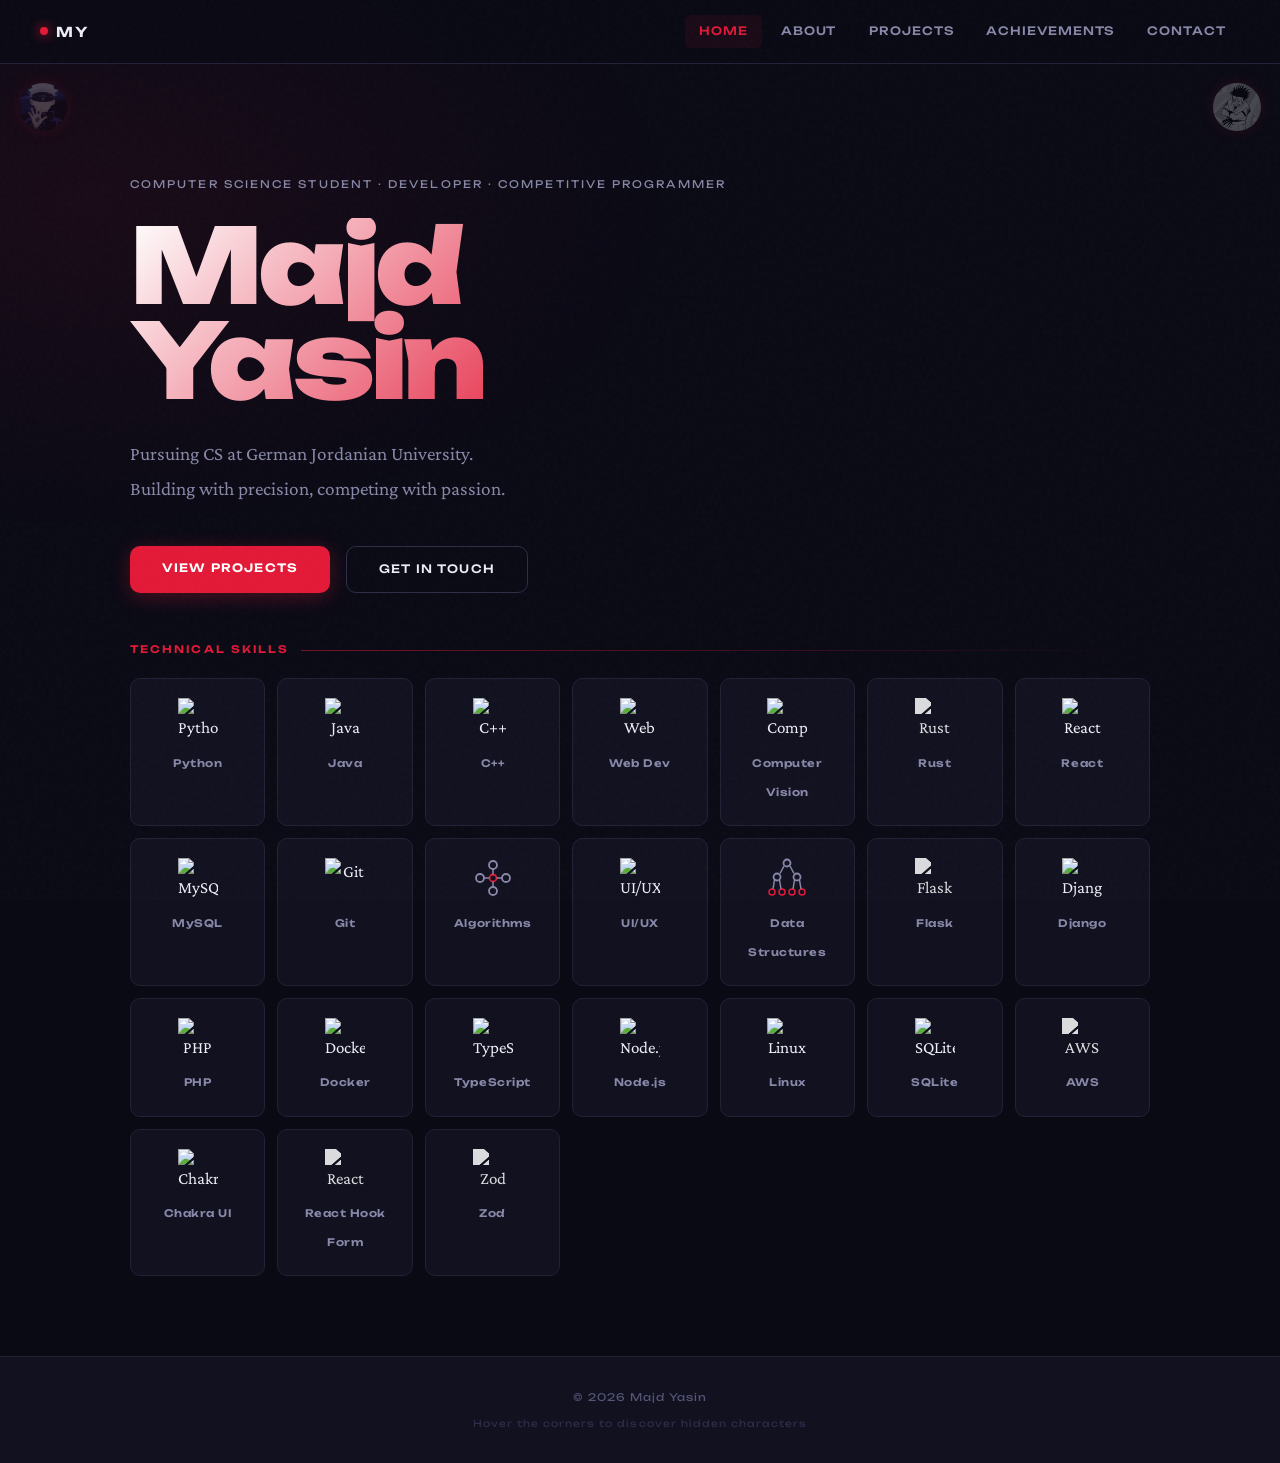
==== commit 75f6c8b0: "fixed job title, ieeextreme placement, footer year, added skills" ====
--- a/index.html
+++ b/index.html
@@ -136,11 +136,29 @@
         <div class="skill">
           <img class="skill-icon" src="https://cdn.jsdelivr.net/gh/devicons/devicon@latest/icons/nodejs/nodejs-original.svg" alt="Node.js" /><strong>Node.js</strong>
         </div>
+        <div class="skill">
+          <img class="skill-icon" src="https://cdn.jsdelivr.net/gh/devicons/devicon@latest/icons/linux/linux-original.svg" alt="Linux" /><strong>Linux</strong>
+        </div>
+        <div class="skill">
+          <img class="skill-icon" src="https://cdn.jsdelivr.net/gh/devicons/devicon@latest/icons/sqlite/sqlite-original.svg" alt="SQLite" /><strong>SQLite</strong>
+        </div>
+        <div class="skill">
+          <img class="skill-icon skill-icon-light" src="https://cdn.jsdelivr.net/gh/devicons/devicon@latest/icons/amazonwebservices/amazonwebservices-plain-wordmark.svg" alt="AWS" /><strong>AWS</strong>
+        </div>
+        <div class="skill">
+          <img class="skill-icon" src="https://cdn.jsdelivr.net/gh/devicons/devicon@latest/icons/chakraui/chakraui-original.svg" alt="Chakra UI" /><strong>Chakra UI</strong>
+        </div>
+        <div class="skill">
+          <img class="skill-icon skill-icon-light" src="https://cdn.jsdelivr.net/npm/simple-icons@latest/icons/reacthookform.svg" alt="React Hook Form" /><strong>React Hook Form</strong>
+        </div>
+        <div class="skill">
+          <img class="skill-icon skill-icon-light" src="https://cdn.jsdelivr.net/npm/simple-icons@latest/icons/zod.svg" alt="Zod" /><strong>Zod</strong>
+        </div>
       </div>
     </div>
 
     <footer>
-      <p>© 2025 Majd Yasin</p>
+      <p>© 2026 Majd Yasin</p>
       <p class="footer-hint">Hover the corners to discover hidden characters</p>
     </footer>
 
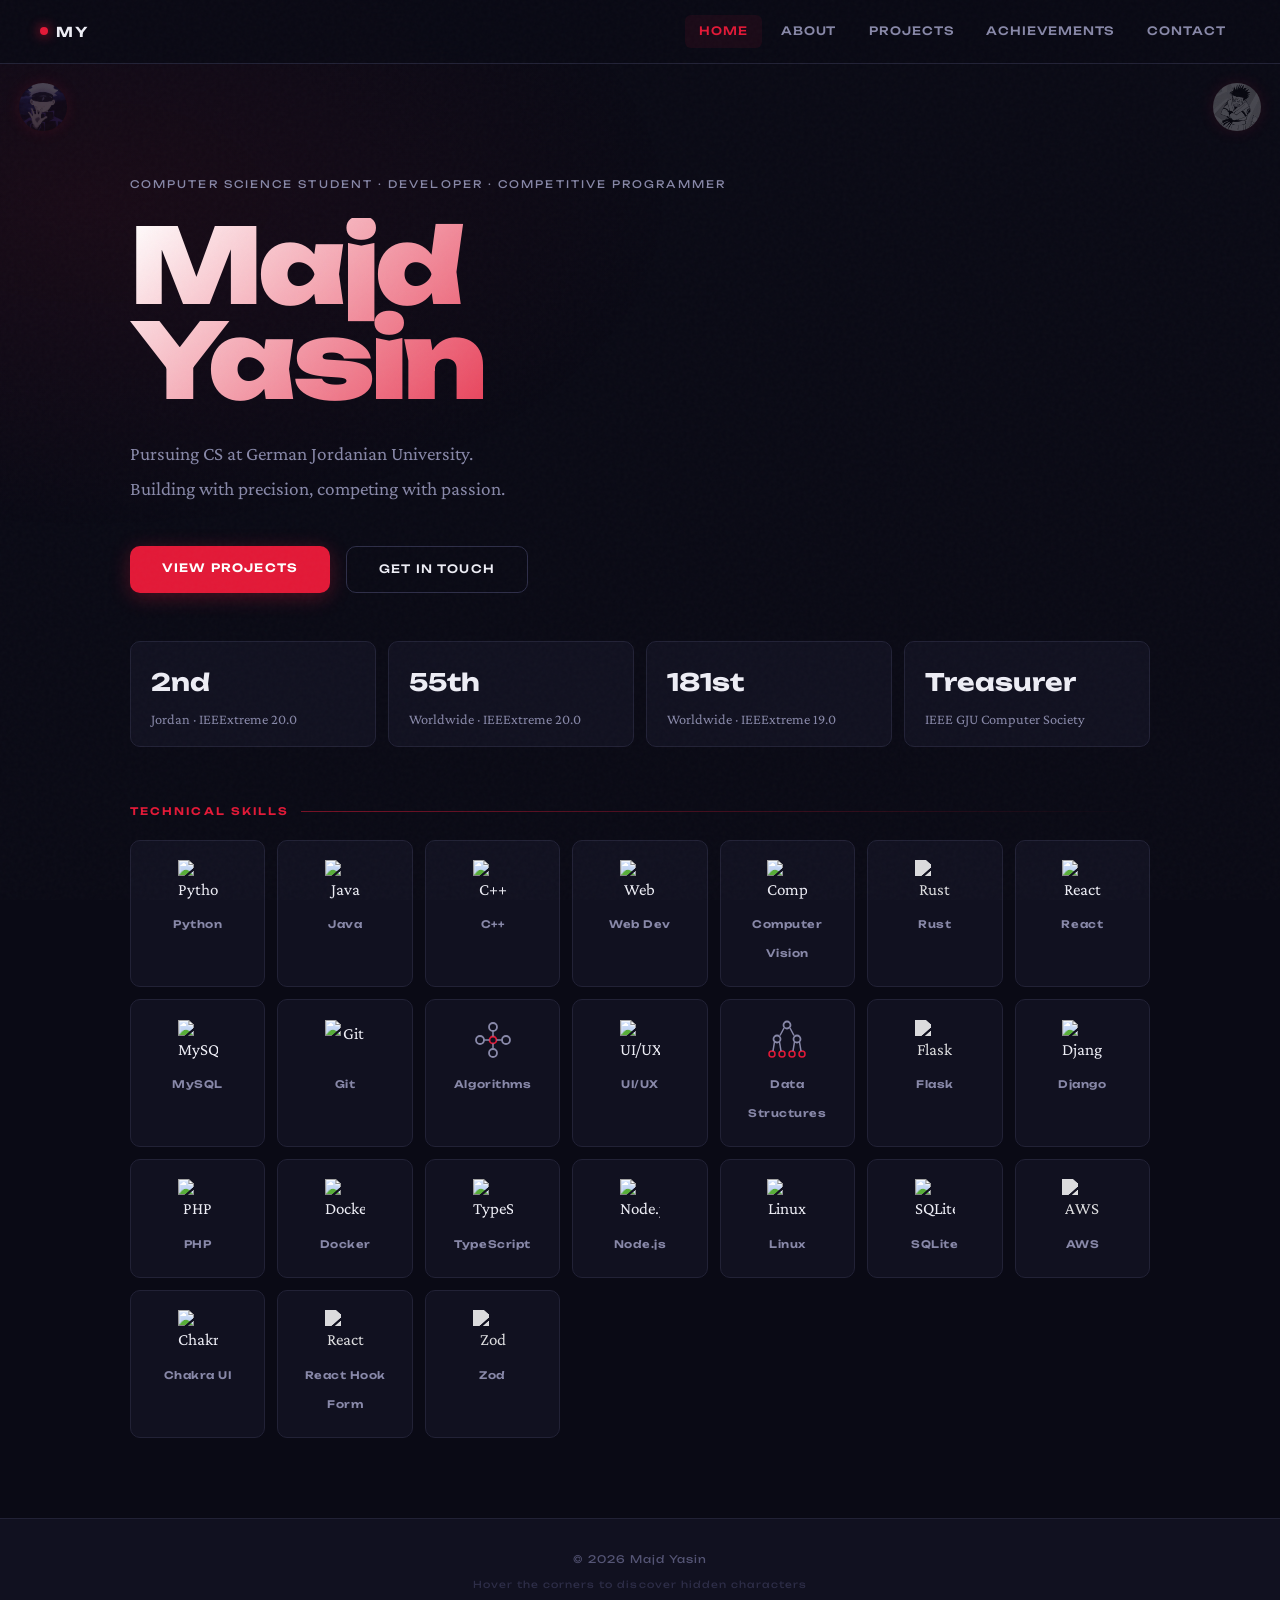
==== commit 4cf4e00f: "added highlights strip to home page" ====
--- a/index.html
+++ b/index.html
@@ -54,6 +54,13 @@
           <a class="btn-primary" href="projects.html">View Projects</a>
           <a class="btn-ghost" href="contact.html">Get In Touch</a>
         </div>
+      </div>
+
+      <div class="stats">
+        <div class="stat"><strong>2nd</strong><span>Jordan · IEEExtreme 20.0</span></div>
+        <div class="stat"><strong>55th</strong><span>Worldwide · IEEExtreme 20.0</span></div>
+        <div class="stat"><strong>181st</strong><span>Worldwide · IEEExtreme 19.0</span></div>
+        <div class="stat"><strong>Treasurer</strong><span>IEEE GJU Computer Society</span></div>
       </div>
 
       <div class="section-label">Technical Skills</div>
--- a/styles.css
+++ b/styles.css
@@ -639,7 +639,8 @@
   width: 100%;
 }
 
-.gallery-item img {
+.gallery-item img,
+.gallery-item video {
   width: 100%;
   height: auto;
   display: block;
@@ -744,7 +745,7 @@
 
 .form-group textarea { resize: vertical; }
 
-/* ── Hidden Characters — fixed to viewport corners ── */
+/* Hidden characters pinned to the viewport corners */
 .hidden-character.corner {
   position: fixed;
   width: 70px;
@@ -864,3 +865,34 @@
   .hidden-character.corner { width: 52px; height: 52px; }
   .character-img { width: 36px; height: 36px; }
 }
+
+/* ── Home Stats ── */
+.stats {
+  display: grid;
+  grid-template-columns: repeat(auto-fit, minmax(190px, 1fr));
+  gap: 0.75rem;
+  margin-bottom: 3.5rem;
+}
+
+.stat {
+  background: var(--surface);
+  border: 1px solid var(--border);
+  border-radius: var(--radius);
+  padding: 1.25rem 1.25rem 1.1rem;
+  display: flex;
+  flex-direction: column;
+  gap: 0.4rem;
+}
+
+.stat strong {
+  font-family: "Unbounded", sans-serif;
+  font-size: 1.5rem;
+  font-weight: 700;
+  color: var(--text);
+}
+
+.stat span {
+  font-size: 0.9rem;
+  color: var(--text-dim);
+  line-height: 1.3;
+}
